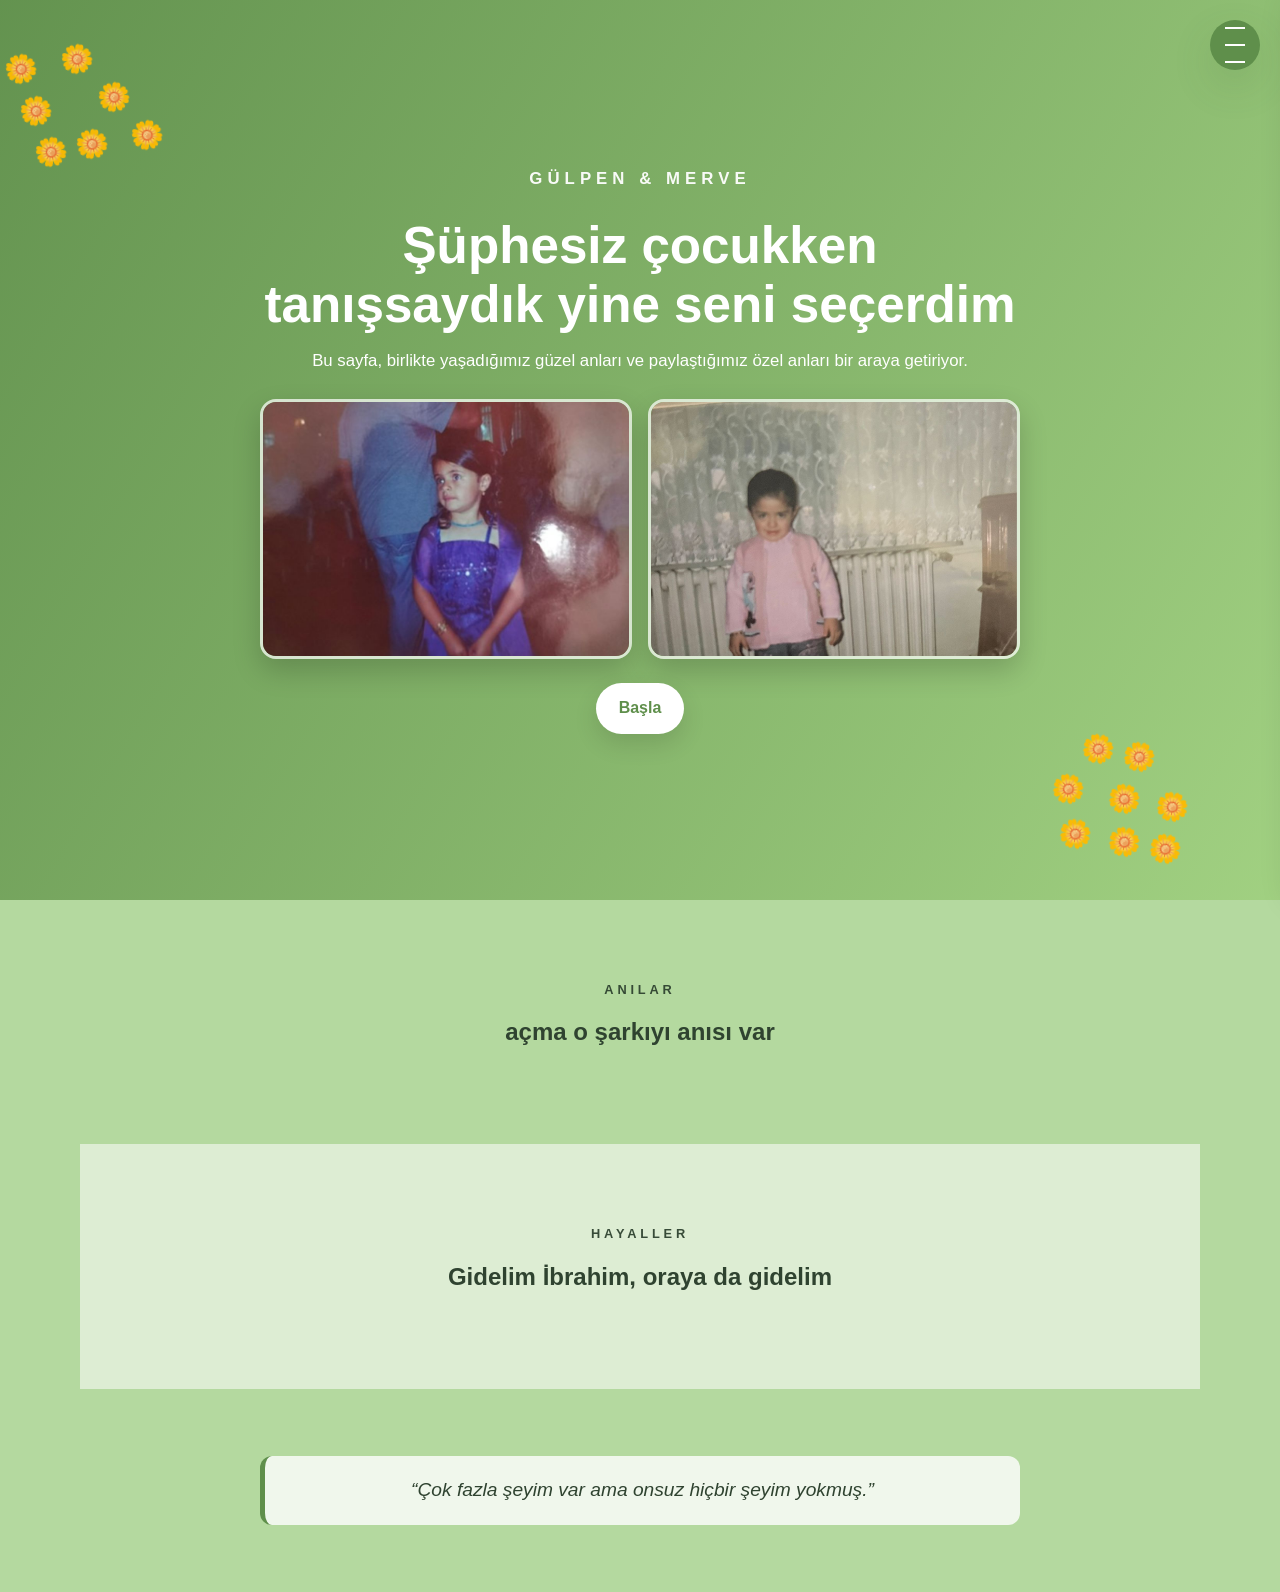
==== index.html @ 90b21302 "Initial commit" ====
<!DOCTYPE html>
<html lang="tr">
  <head>
    <meta charset="UTF-8" />
    <meta name="viewport" content="width=device-width, initial-scale=1.0" />
    <title>Gülpen & Merve</title>
    <link rel="stylesheet" href="styles.css" />
  </head>
  <body>
    <button class="burger" aria-label="Menüyü aç" aria-expanded="false">
      <span></span>
      <span></span>
      <span></span>
    </button>

    <nav class="menu" id="menu">
      <a href="anilar.html">Anılar</a>
      <a href="hayaller.html">Hayaller</a>
      <a href="benimcektiklerim.html">Gülpen Beni Çekme</a>
      <a href="mesaj.html">Mesaj</a>
    </nav>

    <header class="hero">
      <div class="hero-content">
        <p class="eyebrow">Gülpen & Merve</p>
        <h1>Şüphesiz çocukken tanışsaydık yine seni seçerdim</h1>
        <p>
          Bu sayfa, birlikte yaşadığımız güzel anları ve paylaştığımız özel anları bir araya getiriyor.
        </p>
        <div class="gallery-grid hero-gallery">
          <img src="ilk/WhatsApp Image 2026-06-23 at 21.44.19.jpeg" alt="Fotoğraf 1" />
          <img src="ilk/z.jpeg" alt="Fotoğraf 2" />
        </div>
        <a class="btn" href="anilar.html">Başla</a>
      </div>
    </header>

    <main>
      <section id="anilar" class="panel">
        <div class="section-title">
          <p class="eyebrow">Anılar</p>
          <h2>açma o şarkıyı anısı var</h2>
        </div>
      </section>

      <section id="hayaller" class="panel alt">
        <div class="section-title">
          <p class="eyebrow">Hayaller</p>
          <h2>Gidelim İbrahim, oraya da gidelim</h2>
        </div>
      </section>

      <section id="mesaj" class="panel quote">
        <blockquote>
          “Çok fazla şeyim var ama onsuz hiçbir şeyim yokmuş.”
        </blockquote>
      </section>
    </main>

    <script>
      const burger = document.querySelector('.burger');
      const menu = document.querySelector('.menu');

      burger.addEventListener('click', () => {
        const isOpen = menu.classList.toggle('open');
        burger.classList.toggle('active', isOpen);
        burger.setAttribute('aria-expanded', isOpen);
      });

      document.querySelectorAll('.menu a').forEach((link) => {
        link.addEventListener('click', () => {
          menu.classList.remove('open');
          burger.classList.remove('active');
          burger.setAttribute('aria-expanded', 'false');
        });
      });
    </script>
  </body>
</html>
---- styles.css ----
:root {
  --bg: #f6fff4;
  --card: #ffffff;
  --text: #2f4330;
  --accent: #5f8f4b;
  --accent-dark: #3f6632;
  --shadow: 0 16px 40px rgba(70, 108, 58, 0.16);
}

* {
  box-sizing: border-box;
}

html {
  scroll-behavior: smooth;
}

body {
  margin: 0;
  font-family: "Segoe UI", Tahoma, Geneva, Verdana, sans-serif;
  color: var(--text);
  background-color: #b4d99f;
  line-height: 1.6;
  position: relative;
  overflow-x: hidden;
}

img {
  width: 100%;
  display: block;
  border-radius: 16px;
}

.burger {
  position: fixed;
  top: 20px;
  right: 20px;
  z-index: 20;
  border: 0;
  background: var(--accent);
  color: white;
  width: 50px;
  height: 50px;
  border-radius: 50%;
  display: grid;
  place-items: center;
  gap: 4px;
  cursor: pointer;
  box-shadow: var(--shadow);
}

.burger span {
  display: block;
  width: 20px;
  height: 2px;
  background: white;
  transition: 0.3s ease;
}

.burger.active span:nth-child(1) {
  transform: translateY(6px) rotate(45deg);
}

.burger.active span:nth-child(2) {
  opacity: 0;
}

.burger.active span:nth-child(3) {
  transform: translateY(-6px) rotate(-45deg);
}

.menu {
  position: fixed;
  top: 0;
  right: -260px;
  height: 100vh;
  width: 240px;
  background: rgba(255, 255, 255, 0.96);
  backdrop-filter: blur(10px);
  display: flex;
  flex-direction: column;
  justify-content: center;
  gap: 1rem;
  padding: 2rem;
  box-shadow: -10px 0 30px rgba(0, 0, 0, 0.12);
  transition: right 0.3s ease;
  z-index: 15;
}

.menu.open {
  right: 0;
}

.menu a {
  text-decoration: none;
  color: var(--accent-dark);
  font-weight: 700;
  font-size: 1.05rem;
}

.hero {
  min-height: 100vh;
  display: grid;
  place-items: center;
  padding: 2rem;
  background: linear-gradient(120deg, rgba(95, 143, 75, 0.95), rgba(160, 208, 128, 0.95));
  color: white;
  position: relative;
  z-index: 1;
}

.hero::before {
  content: "🌼   🌼\A  🌼      🌼\A   🌼 🌼   🌼";
  position: absolute;
  top: 30px;
  left: 10px;
  width: 220px;
  white-space: pre;
  font-size: 1.7rem;
  color: rgba(255,255,255,0.95);
  transform: rotate(-10deg);
}

.hero::after {
  content: "   🌼 🌼\A 🌼   🌼  🌼\A   🌼  🌼 🌼";
  position: absolute;
  bottom: 30px;
  right: 10px;
  width: 220px;
  white-space: pre;
  font-size: 1.7rem;
  color: rgba(255,255,255,0.95);
  transform: rotate(10deg);
}

.hero-content {
  max-width: 760px;
  text-align: center;
  position: relative;
  z-index: 1;
}

.eyebrow {
  text-transform: uppercase;
  letter-spacing: 0.3em;
  font-size: 0.8rem;
  font-weight: 700;
  opacity: 0.95;
}

h1,
h2,
h3 {
  margin: 0 0 0.8rem;
  font-weight: 800;
}

h1 {
  font-size: clamp(2rem, 4vw, 3.2rem);
  line-height: 1.15;
}

.hero p {
  font-size: 1.05rem;
  max-width: 660px;
  margin: 0 auto 1.5rem;
}

.btn {
  display: inline-block;
  text-decoration: none;
  background: white;
  color: var(--accent);
  padding: 0.8rem 1.4rem;
  border-radius: 999px;
  font-weight: 700;
  box-shadow: 0 10px 25px rgba(0, 0, 0, 0.12);
}

.panel {
  padding: 4.2rem 1.4rem;
  max-width: 1120px;
  margin: 0 auto;
  position: relative;
  z-index: 1;
}

.panel.alt {
  background: rgba(255, 255, 255, 0.55);
}

.section-title {
  text-align: center;
  margin-bottom: 1.6rem;
}

.card-grid {
  display: grid;
  grid-template-columns: repeat(3, minmax(0, 1fr));
  gap: 1.2rem;
}

.card {
  background: var(--card);
  padding: 0;
  border-radius: 18px;
  box-shadow: var(--shadow);
  overflow: hidden;
}

.card-photo img {
  width: 100%;
  height: 270px;
  object-fit: cover;
  display: block;
}

.gallery-grid {
  display: grid;
  grid-template-columns: repeat(2, minmax(0, 1fr));
  gap: 1rem;
}

.hero-gallery {
  max-width: 860px;
  margin: 1.2rem auto 1.5rem;
  grid-template-columns: repeat(2, minmax(0, 1fr));
  gap: 1rem;
}

.hero-gallery img {
  height: 240px;
  object-fit: cover;
  border: 3px solid rgba(255,255,255,0.7);
  box-shadow: 0 12px 28px rgba(0, 0, 0, 0.18);
}

.gallery-grid img {
  height: 260px;
  object-fit: cover;
}

.media-grid {
  grid-template-columns: repeat(3, minmax(0, 1fr));
  gap: 0.9rem;
}

.media-grid img {
  height: 220px;
}

.video-section {
  margin-top: 2rem;
}

.video-section h3 {
  text-align: center;
  margin-bottom: 1rem;
  color: var(--accent-dark);
}

.video-grid {
  display: grid;
  grid-template-columns: repeat(2, minmax(0, 1fr));
  gap: 1rem;
}

.video-grid video {
  width: 100%;
  border-radius: 16px;
  background: #000;
  box-shadow: var(--shadow);
}

.page-shell {
  min-height: 100vh;
  display: grid;
  place-items: center;
  padding: 2rem 1rem;
}

.page-card {
  max-width: 780px;
  width: 100%;
  background: rgba(255, 255, 255, 0.92);
  padding: 2rem;
  border-radius: 24px;
  box-shadow: var(--shadow);
  text-align: center;
}

.quote {
  text-align: center;
}

blockquote {
  font-size: 1.2rem;
  font-style: italic;
  max-width: 760px;
  margin: 0 auto;
  padding: 1.2rem 1.4rem;
  background: rgba(255, 255, 255, 0.8);
  border-left: 5px solid var(--accent);
  border-radius: 12px;
}

footer {
  text-align: center;
  padding: 1.2rem 1rem 2rem;
  color: #7b5568;
}

@media (max-width: 800px) {
  .card-grid,
  .gallery-grid,
  .hero-gallery {
    grid-template-columns: 1fr;
  }

  .gallery-grid img,
  .hero-gallery img {
    height: 220px;
  }

  .hero {
    padding: 1.2rem;
  }

  .hero p {
    font-size: 1rem;
  }

  .hero-content {
    padding: 0 0.8rem;
  }

  .btn {
    width: 100%;
    text-align: center;
  }

  .media-grid,
  .video-grid {
    grid-template-columns: 1fr;
  }

  .page-shell {
    padding: 1.5rem 1rem;
  }

  .page-card {
    padding: 1.5rem;
  }

  .blockquote {
    font-size: 1.1rem;
  }
}
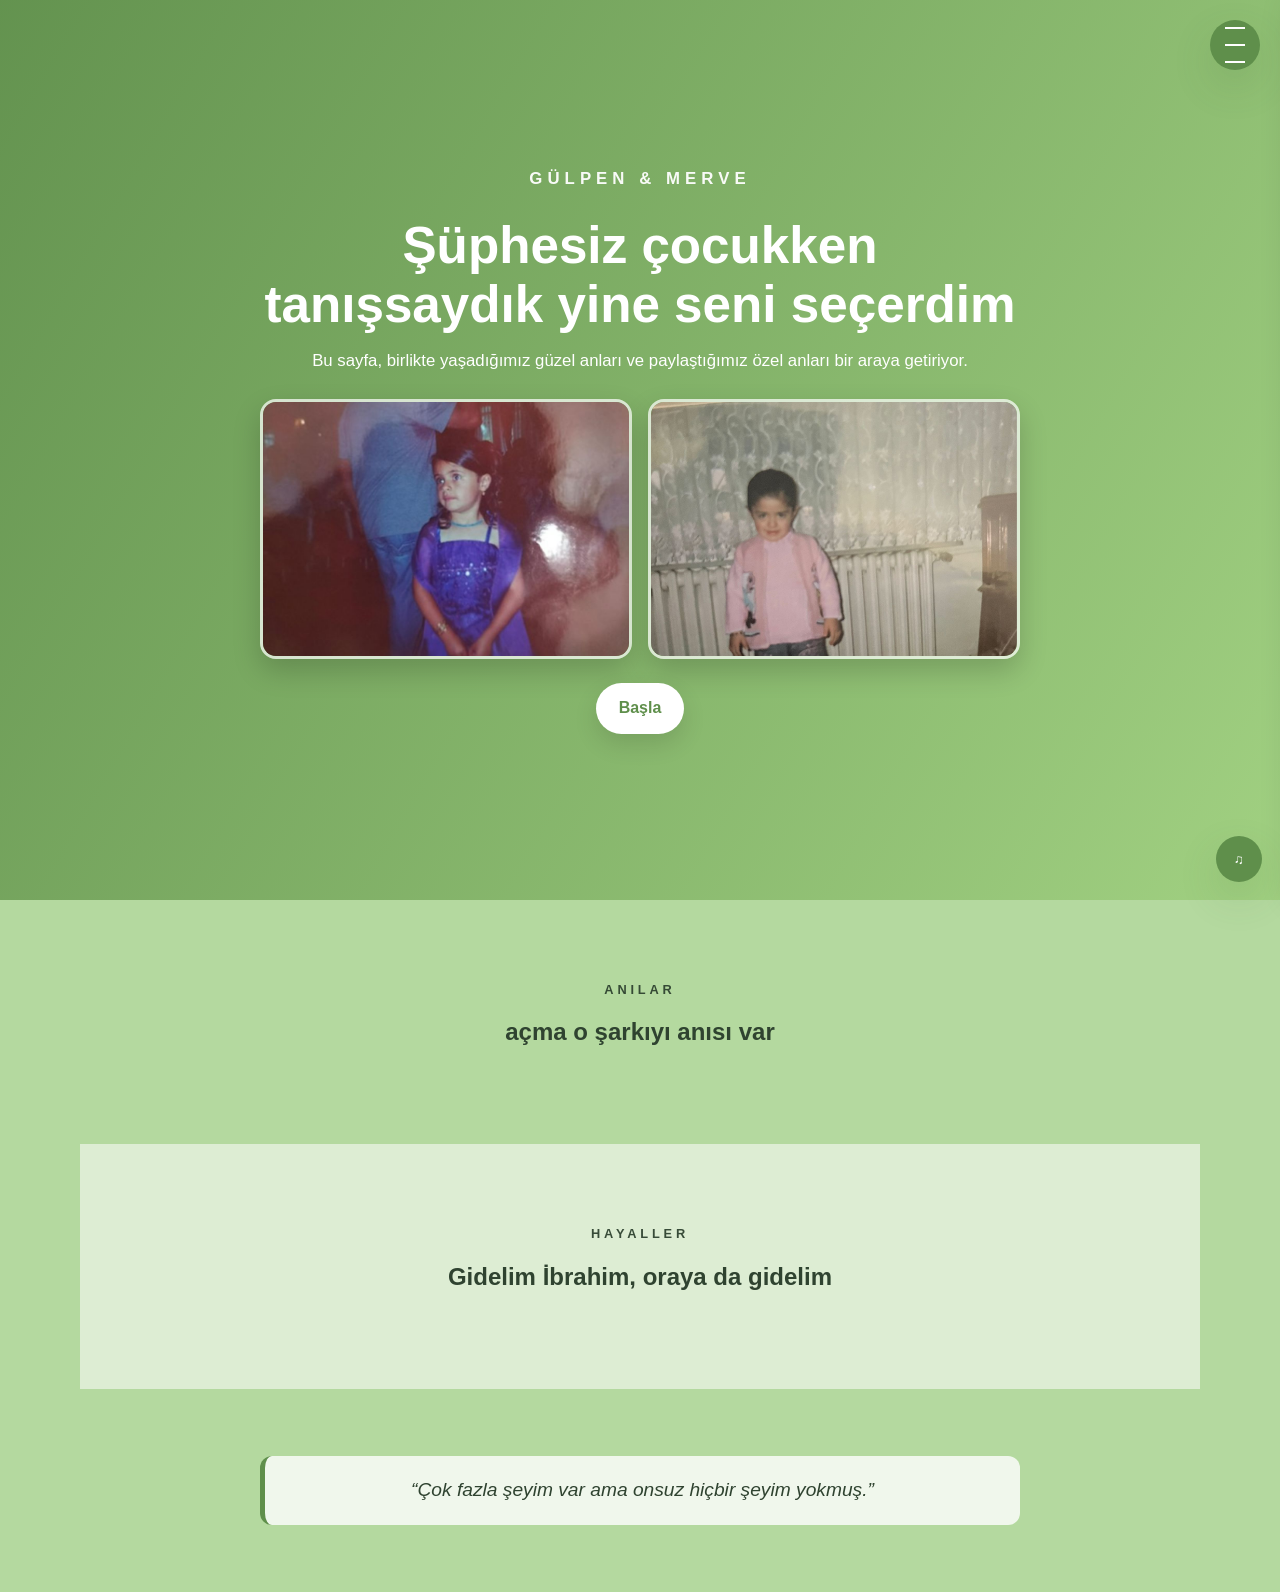
==== commit 4b9833b0: "Anasayfa papatyalarını gizle; site genelinde arkaplan müziği ve oynatıcı eklendi" ====
--- a/index.html
+++ b/index.html
@@ -6,7 +6,7 @@
     <title>Gülpen & Merve</title>
     <link rel="stylesheet" href="styles.css" />
   </head>
-  <body>
+  <body class="no-daisies">
     <button class="burger" aria-label="Menüyü aç" aria-expanded="false">
       <span></span>
       <span></span>
@@ -75,5 +75,6 @@
         });
       });
     </script>
+    <script src="audio.js"></script>
   </body>
 </html>
--- a/styles.css
+++ b/styles.css
@@ -310,6 +310,13 @@
   color: #7b5568;
 }
 
+/* Hide decorative daisies only on pages with `.no-daisies` (homepage) */
+.no-daisies .hero::before,
+.no-daisies .hero::after {
+  content: none !important;
+  display: none !important;
+}
+
 @media (max-width: 800px) {
   .card-grid,
   .gallery-grid,
@@ -356,3 +363,26 @@
     font-size: 1.1rem;
   }
 }
+
+/* Audio toggle button */
+.audio-toggle {
+  position: fixed;
+  right: 18px;
+  bottom: 18px;
+  z-index: 60;
+  width: 46px;
+  height: 46px;
+  border-radius: 50%;
+  border: 0;
+  background: var(--accent);
+  color: #fff;
+  font-weight: 700;
+  display: grid;
+  place-items: center;
+  box-shadow: var(--shadow);
+  cursor: pointer;
+}
+
+.audio-toggle:focus {
+  outline: 3px solid rgba(255,255,255,0.35);
+}
